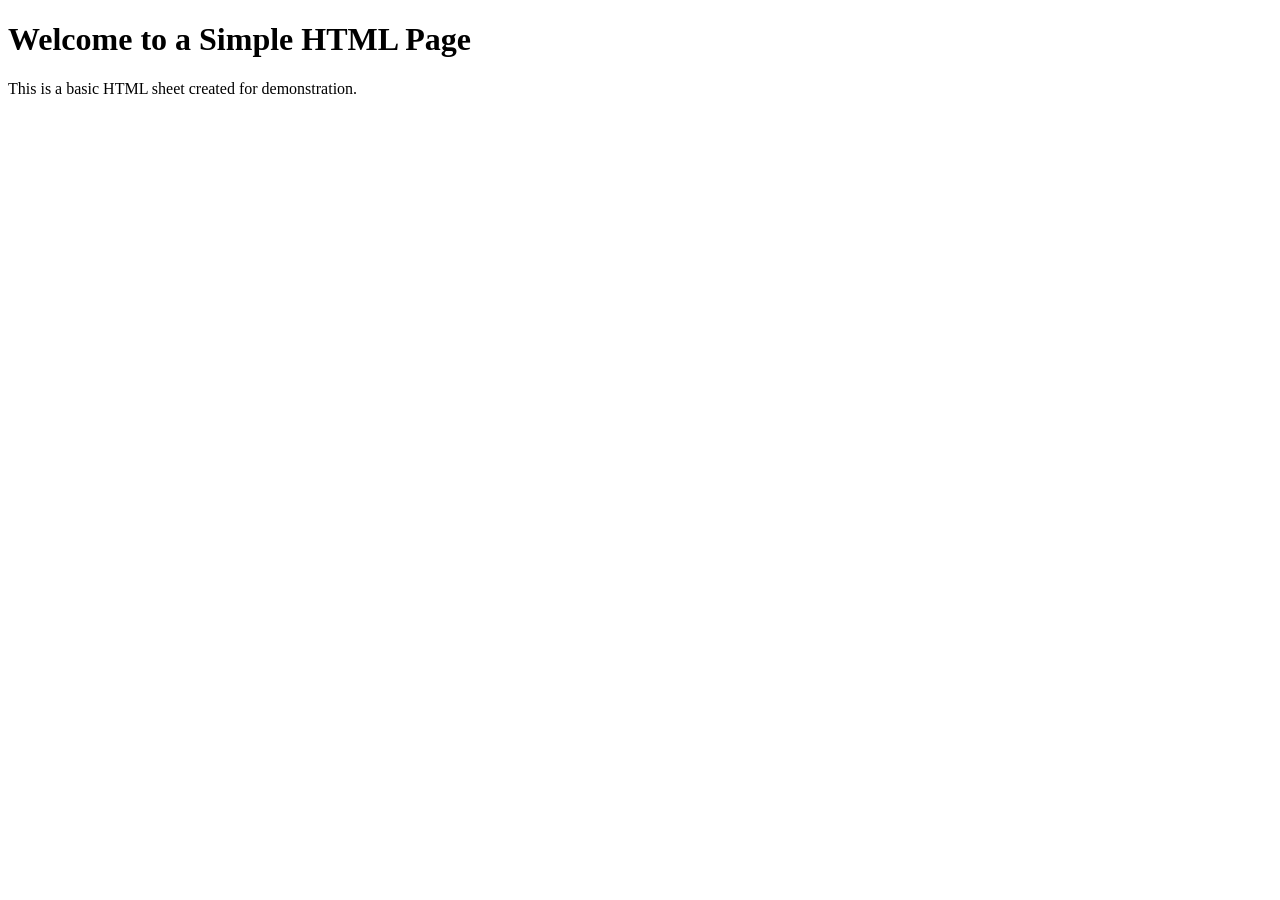
==== index.html @ 12bceca1 "Add files via upload" ====
<!DOCTYPE html>
<html lang="en">
<head>
    <meta charset="UTF-8">
    <meta name="viewport" content="width=device-width, initial-scale=1.0">
    <title>Simple HTML Sheet</title>
</head>
<body>
    <h1>Welcome to a Simple HTML Page</h1>
    <p>This is a basic HTML sheet created for demonstration.</p>
</body>
</html>
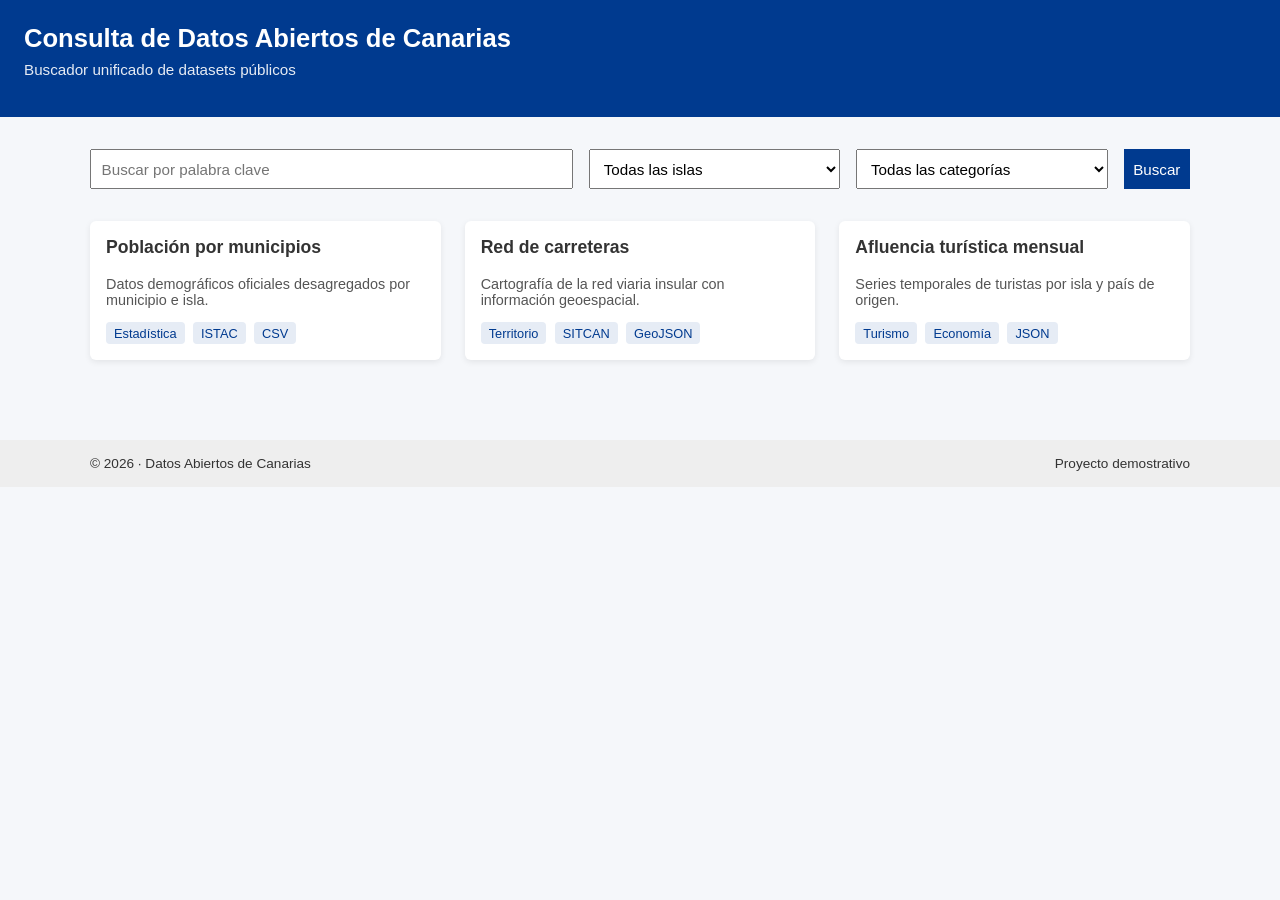
==== commit f436a470: "Primer modelo del index.html" ====
--- a/index.html
+++ b/index.html
@@ -1,12 +1,302 @@
 <!DOCTYPE html>
-<html lang="en">
+<html lang="es">
 <head>
-    <meta charset="UTF-8">
-    <meta name="viewport" content="width=device-width, initial-scale=1.0">
-    <title>Simple HTML Sheet</title>
+  <meta charset="UTF-8">
+  <meta name="viewport" content="width=device-width, initial-scale=1.0">
+  <title>Consulta de Datos Abiertos | Canarias</title>
+
+  <style>
+    body {
+      font-family: Arial, Helvetica, sans-serif;
+      margin: 0;
+      background-color: #f5f7fa;
+      color: #333;
+    }
+
+    /* HEADER */
+    header {
+      background-color: #003a8f;
+      color: white;
+      padding: 1.5rem;
+    }
+
+    header h1 {
+      margin: 0;
+      font-size: 1.6rem;
+    }
+
+    header p {
+      margin-top: 0.5rem;
+      font-size: 0.95rem;
+      opacity: 0.9;
+    }
+
+    /* MAIN */
+    main {
+      padding: 2rem;
+      max-width: 1100px;
+      margin: auto;
+    }
+
+    /* BUSCADOR */
+    .search-box {
+      display: flex;
+      gap: 1rem;
+      flex-wrap: wrap;
+      margin-bottom: 2rem;
+    }
+
+    .search-box input,
+    .search-box select,
+    .search-box button {
+      padding: 0.6rem;
+      font-size: 0.95rem;
+    }
+
+    .search-box input {
+      flex: 2;
+      min-width: 250px;
+    }
+
+    .search-box select {
+      flex: 1;
+      min-width: 180px;
+    }
+
+    .search-box button {
+      background-color: #003a8f;
+      color: white;
+      border: none;
+      cursor: pointer;
+    }
+
+    .search-box button:hover {
+      background-color: #002c6a;
+    }
+
+    /* RESULTADOS */
+    .results {
+      display: grid;
+      grid-template-columns: repeat(auto-fill, minmax(280px, 1fr));
+      gap: 1.5rem;
+    }
+
+    .card {
+      background-color: white;
+      border-radius: 6px;
+      padding: 1rem;
+      box-shadow: 0 2px 6px rgba(0,0,0,0.08);
+    }
+
+    .card h3 {
+      margin-top: 0;
+      font-size: 1.1rem;
+    }
+
+    .card p {
+      font-size: 0.9rem;
+      color: #555;
+    }
+
+    /* TAGS */
+    .tags {
+      margin-top: 0.5rem;
+      font-size: 0.8rem;
+    }
+
+    .tag {
+      display: inline-block;
+      background-color: #e6ecf5;
+      color: #003a8f;
+      padding: 0.2rem 0.5rem;
+      border-radius: 4px;
+      margin-right: 0.3rem;
+    }
+
+    /* NO RESULTS */
+    .no-results {
+      display: none;
+      margin-top: 2rem;
+      text-align: center;
+      color: #777;
+    }
+
+    /* FOOTER */
+    footer.footer {
+      background-color: #eee;
+      padding: 1rem;
+      font-size: 0.85rem;
+      margin-top: 3rem;
+    }
+
+    .footer-container {
+      max-width: 1100px;
+      margin: auto;
+      display: flex;
+      gap: 0.5rem;
+    }
+
+    /* 📱 MÓVIL */
+    @media (max-width: 599px) {
+      .footer-container {
+        flex-direction: column;
+        text-align: center;
+        align-items: center;
+      }
+    }
+
+    /* 📟 TABLET */
+    @media (min-width: 600px) and (max-width: 1023px) {
+      .footer-container {
+        justify-content: space-between;
+        text-align: justify;
+      }
+    }
+
+    /* 💻 ESCRITORIO */
+    @media (min-width: 1024px) {
+      .footer-container {
+        justify-content: space-between;
+      }
+
+      .footer-container span:first-child {
+        text-align: left;
+      }
+
+      .footer-container span:last-child {
+        text-align: right;
+      }
+    }
+  </style>
 </head>
+
 <body>
-    <h1>Welcome to a Simple HTML Page</h1>
-    <p>This is a basic HTML sheet created for demonstration.</p>
+
+<header>
+  <h1>Consulta de Datos Abiertos de Canarias</h1>
+  <p>Buscador unificado de datasets públicos</p>
+</header>
+
+<main>
+
+  <!-- BUSCADOR -->
+  <section class="search-box">
+    <input id="searchText" type="text" placeholder="Buscar por palabra clave">
+
+    <select id="searchIsland">
+      <option value="">Todas las islas</option>
+      <option>Tenerife</option>
+      <option>Gran Canaria</option>
+      <option>Lanzarote</option>
+      <option>Fuerteventura</option>
+      <option>La Palma</option>
+      <option>La Gomera</option>
+      <option>El Hierro</option>
+    </select>
+
+    <select id="searchCategory">
+      <option value="">Todas las categorías</option>
+      <option>Estadística</option>
+      <option>Territorio</option>
+      <option>Medio ambiente</option>
+      <option>Transporte</option>
+      <option>Economía</option>
+      <option>Turismo</option>
+    </select>
+
+    <button id="searchBtn">Buscar</button>
+  </section>
+
+  <!-- RESULTADOS -->
+  <section class="results" id="results">
+
+    <div class="card"
+         data-title="población por municipios"
+         data-island="Tenerife"
+         data-category="Estadística">
+      <h3>Población por municipios</h3>
+      <p>Datos demográficos oficiales desagregados por municipio e isla.</p>
+      <div class="tags">
+        <span class="tag">Estadística</span>
+        <span class="tag">ISTAC</span>
+        <span class="tag">CSV</span>
+      </div>
+    </div>
+
+    <div class="card"
+         data-title="red de carreteras"
+         data-island="Gran Canaria"
+         data-category="Territorio">
+      <h3>Red de carreteras</h3>
+      <p>Cartografía de la red viaria insular con información geoespacial.</p>
+      <div class="tags">
+        <span class="tag">Territorio</span>
+        <span class="tag">SITCAN</span>
+        <span class="tag">GeoJSON</span>
+      </div>
+    </div>
+
+    <div class="card"
+         data-title="afluencia turística mensual"
+         data-island="Todas"
+         data-category="Turismo">
+      <h3>Afluencia turística mensual</h3>
+      <p>Series temporales de turistas por isla y país de origen.</p>
+      <div class="tags">
+        <span class="tag">Turismo</span>
+        <span class="tag">Economía</span>
+        <span class="tag">JSON</span>
+      </div>
+    </div>
+
+  </section>
+
+  <p id="noResults" class="no-results">No se encontraron resultados</p>
+
+</main>
+
+<footer class="footer">
+  <div class="footer-container">
+    <span>© 2026 · Datos Abiertos de Canarias</span>
+    <span>Proyecto demostrativo</span>
+  </div>
+</footer>
+
+<script>
+  document.getElementById("searchBtn").addEventListener("click", filterData);
+  document.getElementById("searchText").addEventListener("keyup", filterData);
+  document.getElementById("searchIsland").addEventListener("change", filterData);
+  document.getElementById("searchCategory").addEventListener("change", filterData);
+
+  function filterData() {
+    const text = document.getElementById("searchText").value.toLowerCase();
+    const island = document.getElementById("searchIsland").value;
+    const category = document.getElementById("searchCategory").value;
+
+    const cards = document.querySelectorAll(".card");
+    let visibleCount = 0;
+
+    cards.forEach(card => {
+      const title = card.dataset.title;
+      const cardIsland = card.dataset.island;
+      const cardCategory = card.dataset.category;
+
+      const matchText = title.includes(text);
+      const matchIsland = !island || cardIsland === island || cardIsland === "Todas";
+      const matchCategory = !category || cardCategory === category;
+
+      if (matchText && matchIsland && matchCategory) {
+        card.style.display = "block";
+        visibleCount++;
+      } else {
+        card.style.display = "none";
+      }
+    });
+
+    document.getElementById("noResults").style.display =
+      visibleCount === 0 ? "block" : "none";
+  }
+</script>
+
 </body>
 </html>
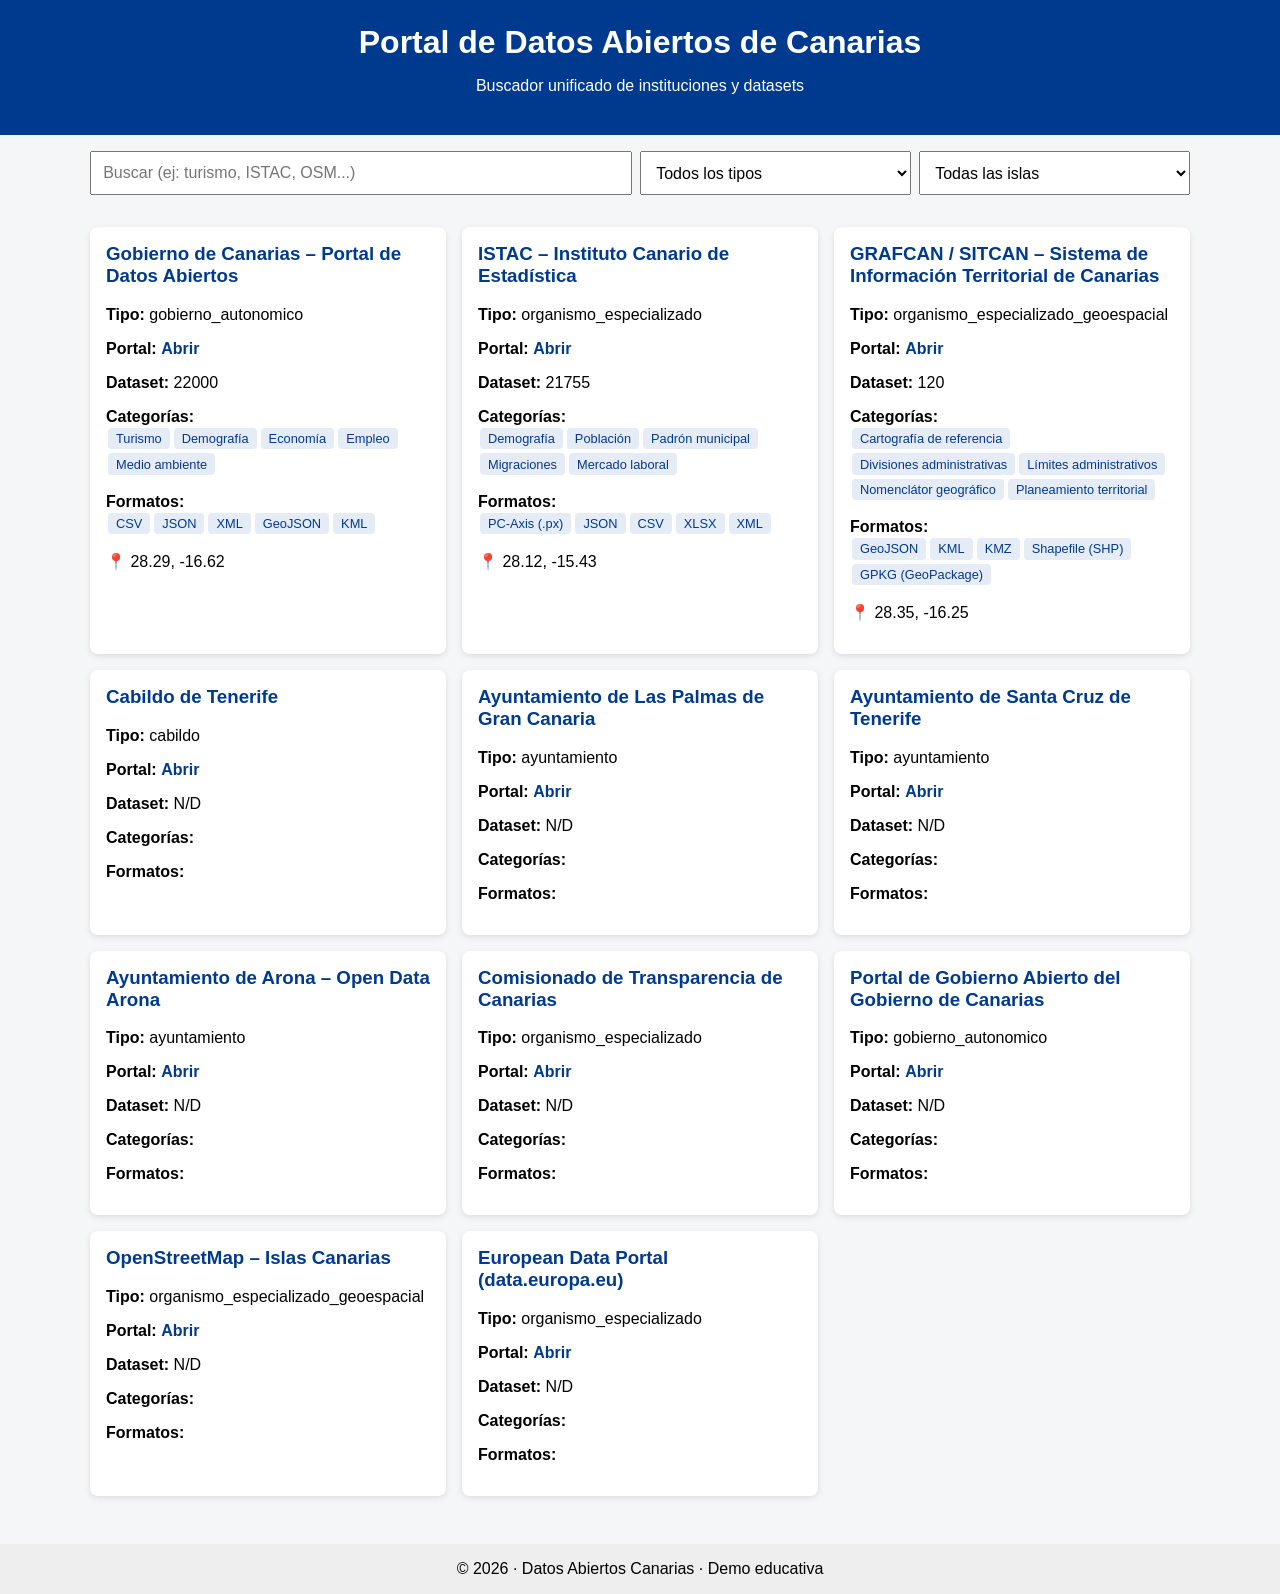
==== commit 33f6a509: "Modelo provisional del index.html" ====
--- a/index.html
+++ b/index.html
@@ -1,301 +1,221 @@
 <!DOCTYPE html>
 <html lang="es">
 <head>
-  <meta charset="UTF-8">
-  <meta name="viewport" content="width=device-width, initial-scale=1.0">
-  <title>Consulta de Datos Abiertos | Canarias</title>
-
-  <style>
-    body {
-      font-family: Arial, Helvetica, sans-serif;
-      margin: 0;
-      background-color: #f5f7fa;
-      color: #333;
-    }
-
-    /* HEADER */
-    header {
-      background-color: #003a8f;
-      color: white;
-      padding: 1.5rem;
-    }
-
-    header h1 {
-      margin: 0;
-      font-size: 1.6rem;
-    }
-
-    header p {
-      margin-top: 0.5rem;
-      font-size: 0.95rem;
-      opacity: 0.9;
-    }
-
-    /* MAIN */
-    main {
-      padding: 2rem;
-      max-width: 1100px;
-      margin: auto;
-    }
-
-    /* BUSCADOR */
-    .search-box {
-      display: flex;
-      gap: 1rem;
-      flex-wrap: wrap;
-      margin-bottom: 2rem;
-    }
-
-    .search-box input,
-    .search-box select,
-    .search-box button {
-      padding: 0.6rem;
-      font-size: 0.95rem;
-    }
-
-    .search-box input {
-      flex: 2;
-      min-width: 250px;
-    }
-
-    .search-box select {
-      flex: 1;
-      min-width: 180px;
-    }
-
-    .search-box button {
-      background-color: #003a8f;
-      color: white;
-      border: none;
-      cursor: pointer;
-    }
-
-    .search-box button:hover {
-      background-color: #002c6a;
-    }
-
-    /* RESULTADOS */
-    .results {
-      display: grid;
-      grid-template-columns: repeat(auto-fill, minmax(280px, 1fr));
-      gap: 1.5rem;
-    }
-
-    .card {
-      background-color: white;
-      border-radius: 6px;
-      padding: 1rem;
-      box-shadow: 0 2px 6px rgba(0,0,0,0.08);
-    }
-
-    .card h3 {
-      margin-top: 0;
-      font-size: 1.1rem;
-    }
-
-    .card p {
-      font-size: 0.9rem;
-      color: #555;
-    }
-
-    /* TAGS */
-    .tags {
-      margin-top: 0.5rem;
-      font-size: 0.8rem;
-    }
-
-    .tag {
-      display: inline-block;
-      background-color: #e6ecf5;
-      color: #003a8f;
-      padding: 0.2rem 0.5rem;
-      border-radius: 4px;
-      margin-right: 0.3rem;
-    }
-
-    /* NO RESULTS */
-    .no-results {
-      display: none;
-      margin-top: 2rem;
-      text-align: center;
-      color: #777;
-    }
-
-    /* FOOTER */
-    footer.footer {
-      background-color: #eee;
-      padding: 1rem;
-      font-size: 0.85rem;
-      margin-top: 3rem;
-    }
-
-    .footer-container {
-      max-width: 1100px;
-      margin: auto;
-      display: flex;
-      gap: 0.5rem;
-    }
-
-    /* 📱 MÓVIL */
-    @media (max-width: 599px) {
-      .footer-container {
-        flex-direction: column;
-        text-align: center;
-        align-items: center;
-      }
-    }
-
-    /* 📟 TABLET */
-    @media (min-width: 600px) and (max-width: 1023px) {
-      .footer-container {
-        justify-content: space-between;
-        text-align: justify;
-      }
-    }
-
-    /* 💻 ESCRITORIO */
-    @media (min-width: 1024px) {
-      .footer-container {
-        justify-content: space-between;
-      }
-
-      .footer-container span:first-child {
-        text-align: left;
-      }
-
-      .footer-container span:last-child {
-        text-align: right;
-      }
-    }
-  </style>
+<meta charset="UTF-8">
+<meta name="viewport" content="width=device-width, initial-scale=1">
+
+<title>Datos Abiertos Canarias</title>
+
+<style>
+body {
+  margin: 0;
+  font-family: Arial, sans-serif;
+  background: #f4f6f8;
+}
+
+
+header {
+  background: #003a8f;
+  color: white;
+  padding: 1.5rem;
+  text-align: center;
+}
+
+header h1 {
+  margin: 0;
+}
+
+
+.search {
+  max-width: 1100px;
+  margin: auto;
+  padding: 1rem;
+  display: grid;
+  grid-template-columns: 2fr 1fr 1fr;
+  gap: 0.5rem;
+}
+
+.search input, .search select {
+  padding: 0.7rem;
+  font-size: 1rem;
+}
+
+/* RESULTS */
+main {
+  max-width: 1100px;
+  margin: auto;
+  padding: 1rem;
+}
+
+#results {
+  display: grid;
+  grid-template-columns: repeat(auto-fill, minmax(320px, 1fr));
+  gap: 1rem;
+}
+
+
+.card {
+  background: white;
+  padding: 1rem;
+  border-radius: 8px;
+  box-shadow: 0 2px 6px rgba(0,0,0,0.1);
+}
+
+.card h3 {
+  margin-top: 0;
+  color: #003a8f;
+}
+
+.badge {
+  display: inline-block;
+  padding: 0.2rem 0.5rem;
+  background: #e6ecf5;
+  color: #003a8f;
+  font-size: 0.8rem;
+  border-radius: 4px;
+  margin: 2px;
+}
+
+a {
+  color: #003a8f;
+  font-weight: bold;
+  text-decoration: none;
+}
+
+
+footer {
+  background: #eee;
+  text-align: center;
+  padding: 1rem;
+  margin-top: 2rem;
+}
+
+
+@media (max-width: 768px) {
+  .search {
+    grid-template-columns: 1fr;
+  }
+}
+</style>
 </head>
 
 <body>
 
 <header>
-  <h1>Consulta de Datos Abiertos de Canarias</h1>
-  <p>Buscador unificado de datasets públicos</p>
+  <h1>Portal de Datos Abiertos de Canarias</h1>
+  <p>Buscador unificado de instituciones y datasets</p>
 </header>
 
+
+<div class="search">
+  <input id="searchText" placeholder="Buscar (ej: turismo, ISTAC, OSM...)">
+
+  <select id="filterType">
+    <option value="">Todos los tipos</option>
+    <option value="gobierno_autonomico">Gobierno</option>
+    <option value="organismo_especializado">Organismo</option>
+    <option value="organismo_especializado_geoespacial">Geoespacial</option>
+    <option value="cabildo">Cabildo</option>
+    <option value="ayuntamiento">Ayuntamiento</option>
+  </select>
+
+  <select id="filterIsland">
+    <option value="">Todas las islas</option>
+    <option value="canarias">Canarias</option>
+    <option value="Tenerife">Tenerife</option>
+    <option value="Gran Canaria">Gran Canaria</option>
+  </select>
+</div>
+
 <main>
-
-  <!-- BUSCADOR -->
-  <section class="search-box">
-    <input id="searchText" type="text" placeholder="Buscar por palabra clave">
-
-    <select id="searchIsland">
-      <option value="">Todas las islas</option>
-      <option>Tenerife</option>
-      <option>Gran Canaria</option>
-      <option>Lanzarote</option>
-      <option>Fuerteventura</option>
-      <option>La Palma</option>
-      <option>La Gomera</option>
-      <option>El Hierro</option>
-    </select>
-
-    <select id="searchCategory">
-      <option value="">Todas las categorías</option>
-      <option>Estadística</option>
-      <option>Territorio</option>
-      <option>Medio ambiente</option>
-      <option>Transporte</option>
-      <option>Economía</option>
-      <option>Turismo</option>
-    </select>
-
-    <button id="searchBtn">Buscar</button>
-  </section>
-
-  <!-- RESULTADOS -->
-  <section class="results" id="results">
-
-    <div class="card"
-         data-title="población por municipios"
-         data-island="Tenerife"
-         data-category="Estadística">
-      <h3>Población por municipios</h3>
-      <p>Datos demográficos oficiales desagregados por municipio e isla.</p>
-      <div class="tags">
-        <span class="tag">Estadística</span>
-        <span class="tag">ISTAC</span>
-        <span class="tag">CSV</span>
+  <div id="results"></div>
+</main>
+
+<footer>
+  © 2026 · Datos Abiertos Canarias · Demo educativa
+</footer>
+
+<script>
+let data = [];
+
+
+fetch("entidades.json")
+  .then(r => r.json())
+  .then(json => {
+    data = json.flat(); 
+    render(data);
+  });
+
+
+document.getElementById("searchText").addEventListener("input", filter);
+document.getElementById("filterType").addEventListener("change", filter);
+document.getElementById("filterIsland").addEventListener("change", filter);
+
+
+function filter() {
+  const text = document.getElementById("searchText").value.toLowerCase();
+  const type = document.getElementById("filterType").value;
+  const island = document.getElementById("filterIsland").value;
+
+  const filtered = data.filter(e => {
+
+    const matchText =
+      (e.name || "").toLowerCase().includes(text) ||
+      (e.description || "").toLowerCase().includes(text) ||
+      (e.data_categories || []).join(" ").toLowerCase().includes(text);
+
+    const matchType = !type || e.type === type;
+
+    const matchIsland =
+      !island ||
+      e.island?.includes(island) ||
+      e.islands?.includes(island) ||
+      e.island === "canarias";
+
+    return matchText && matchType && matchIsland;
+  });
+
+  render(filtered);
+}
+
+
+function render(list) {
+  const container = document.getElementById("results");
+  container.innerHTML = "";
+
+  list.forEach(e => {
+
+    const categories = (e.data_categories || []).slice(0, 5);
+    const formats = (e.formats || []).slice(0, 5);
+
+    container.innerHTML += `
+      <div class="card">
+        <h3>${e.name}</h3>
+
+        <p><strong>Tipo:</strong> ${e.type}</p>
+        <p><strong>Portal:</strong> 
+          <a href="${e.portal_url}" target="_blank">Abrir</a>
+        </p>
+
+        <p><strong>Dataset:</strong> ${e.dataset_count || "N/D"}</p>
+
+        <p><strong>Categorías:</strong><br>
+          ${categories.map(c => `<span class="badge">${c}</span>`).join("")}
+        </p>
+
+        <p><strong>Formatos:</strong><br>
+          ${formats.map(f => `<span class="badge">${f}</span>`).join("")}
+        </p>
+
+        ${
+          e.coordinates
+            ? `<p>📍 ${e.coordinates.lat}, ${e.coordinates.lon}</p>`
+            : ""
+        }
       </div>
-    </div>
-
-    <div class="card"
-         data-title="red de carreteras"
-         data-island="Gran Canaria"
-         data-category="Territorio">
-      <h3>Red de carreteras</h3>
-      <p>Cartografía de la red viaria insular con información geoespacial.</p>
-      <div class="tags">
-        <span class="tag">Territorio</span>
-        <span class="tag">SITCAN</span>
-        <span class="tag">GeoJSON</span>
-      </div>
-    </div>
-
-    <div class="card"
-         data-title="afluencia turística mensual"
-         data-island="Todas"
-         data-category="Turismo">
-      <h3>Afluencia turística mensual</h3>
-      <p>Series temporales de turistas por isla y país de origen.</p>
-      <div class="tags">
-        <span class="tag">Turismo</span>
-        <span class="tag">Economía</span>
-        <span class="tag">JSON</span>
-      </div>
-    </div>
-
-  </section>
-
-  <p id="noResults" class="no-results">No se encontraron resultados</p>
-
-</main>
-
-<footer class="footer">
-  <div class="footer-container">
-    <span>© 2026 · Datos Abiertos de Canarias</span>
-    <span>Proyecto demostrativo</span>
-  </div>
-</footer>
-
-<script>
-  document.getElementById("searchBtn").addEventListener("click", filterData);
-  document.getElementById("searchText").addEventListener("keyup", filterData);
-  document.getElementById("searchIsland").addEventListener("change", filterData);
-  document.getElementById("searchCategory").addEventListener("change", filterData);
-
-  function filterData() {
-    const text = document.getElementById("searchText").value.toLowerCase();
-    const island = document.getElementById("searchIsland").value;
-    const category = document.getElementById("searchCategory").value;
-
-    const cards = document.querySelectorAll(".card");
-    let visibleCount = 0;
-
-    cards.forEach(card => {
-      const title = card.dataset.title;
-      const cardIsland = card.dataset.island;
-      const cardCategory = card.dataset.category;
-
-      const matchText = title.includes(text);
-      const matchIsland = !island || cardIsland === island || cardIsland === "Todas";
-      const matchCategory = !category || cardCategory === category;
-
-      if (matchText && matchIsland && matchCategory) {
-        card.style.display = "block";
-        visibleCount++;
-      } else {
-        card.style.display = "none";
-      }
-    });
-
-    document.getElementById("noResults").style.display =
-      visibleCount === 0 ? "block" : "none";
-  }
+    `;
+  });
+}
 </script>
 
 </body>
